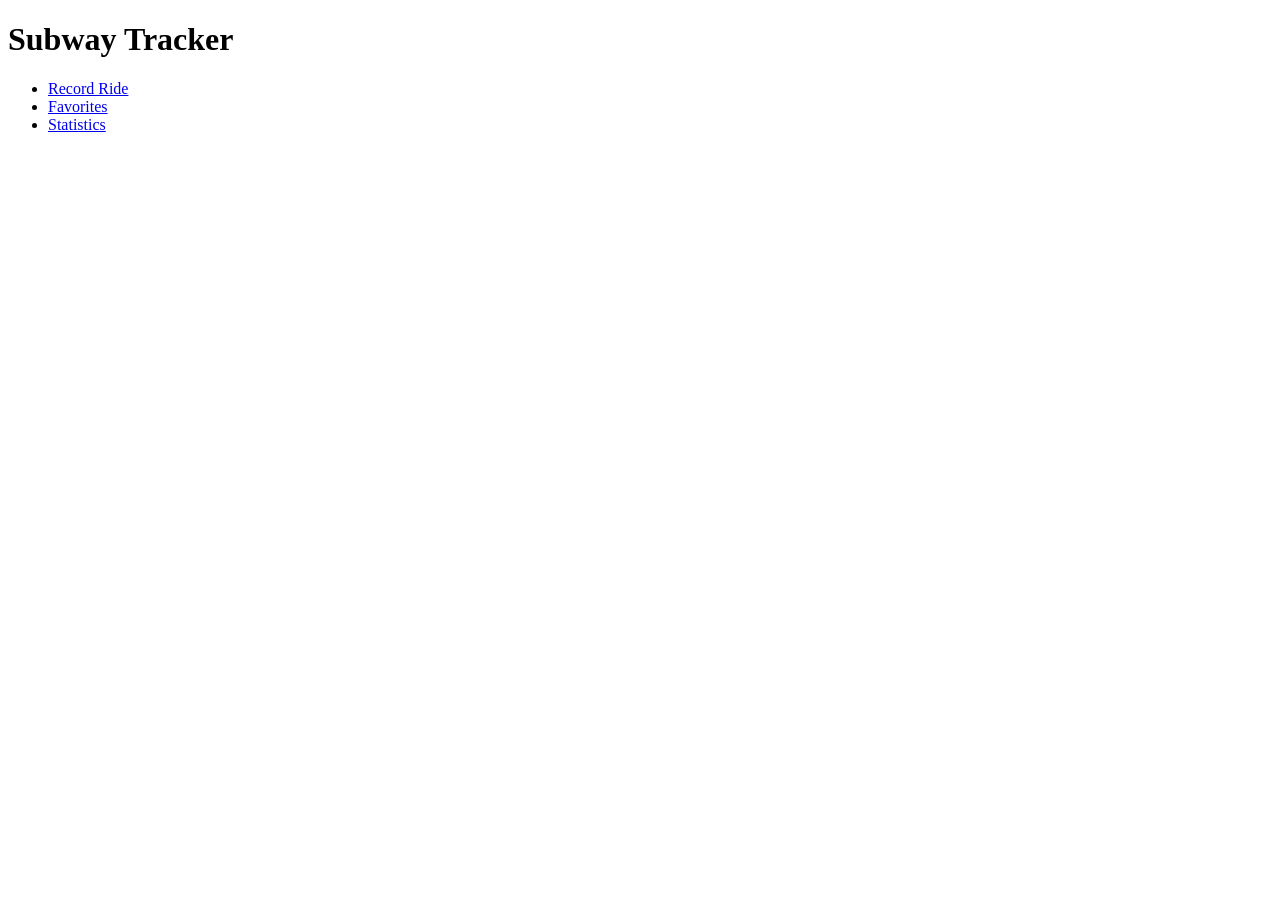
==== index.html @ 9e36af55 "remove unneeded parts of site" ====
<!doctype html>
<html lang="en">
<head>
  <meta charset="utf-8">
  <meta http-equiv="refresh" content="0;url=/subway/">
  <title>Redirecting…</title>
</head>
<body>
  <script>window.location.replace("/subway/");</script>
  <a href="/subway/">Continue to Subway Tracker</a>
</body>
</html>
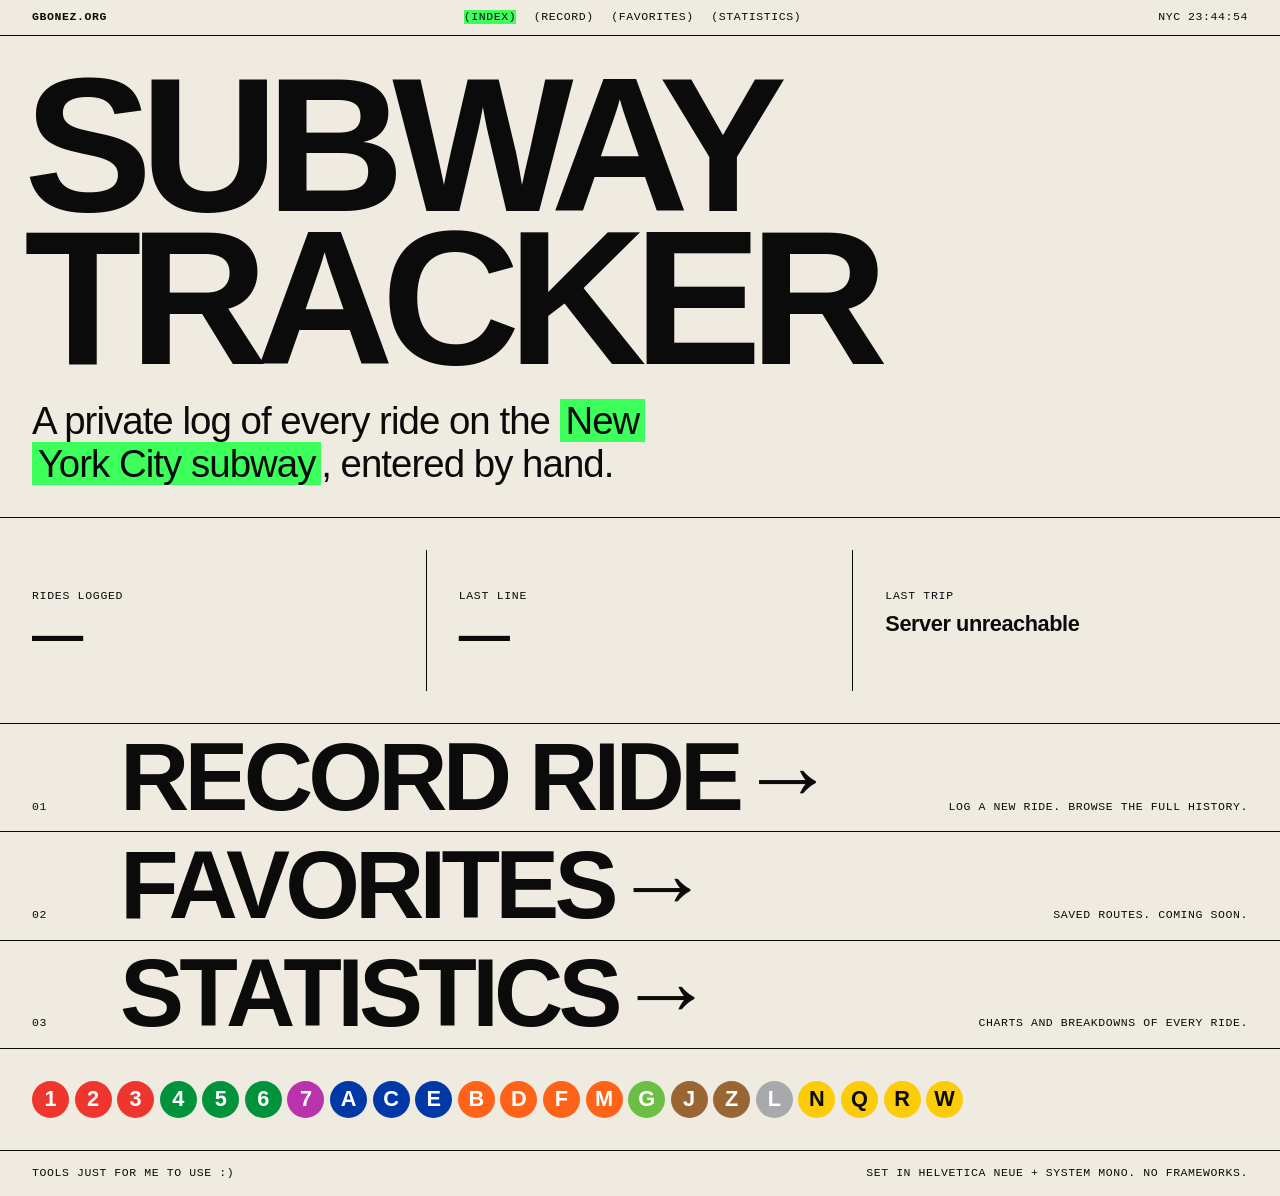
==== commit 7763e401: "subway site redesign" ====
--- a/index.html
+++ b/index.html
@@ -1,12 +1,22 @@
 <!doctype html>
 <html lang="en">
+
 <head>
   <meta charset="utf-8">
+  <meta name="viewport" content="width=device-width, initial-scale=1">
   <meta http-equiv="refresh" content="0;url=/subway/">
   <title>Redirecting…</title>
+  <link rel="icon" type="image/x-icon" href="forrest.ico">
+  <link rel="stylesheet" href="assets/site.css">
 </head>
+
 <body>
   <script>window.location.replace("/subway/");</script>
-  <a href="/subway/">Continue to Subway Tracker</a>
+  <main class="page">
+    <section class="sect">
+      <p class="label">Redirecting to <a href="/subway/">/subway/</a></p>
+    </section>
+  </main>
 </body>
-</html>+
+</html>
--- a/assets/site.css
+++ b/assets/site.css
@@ -0,0 +1,1012 @@
+/*
+  gbonez.org — shared styles
+
+  Principles, each lifted from the Are.na boards this was designed from:
+  - raw HTML honesty: hairline rules, square corners, underlined links, no shadows
+  - one oversized grotesk for headlines, one mono for everything that is a label
+  - flat colour fields that invert on hover; a highlighter for emphasis
+  - ledger tables; dark panels for data
+  - the only decoration is the MTA line bullet
+*/
+
+:root {
+  --paper: #efebe0;
+  --white: #fbfaf6;
+  --ink: #0b0b0b;
+  --ink-2: #5b584f;
+  --rule-soft: #c8c2b0;
+  --blue: #1f2bff;
+  --green: #3dff5c;
+  --pink: #ffb8f2;
+  --red: #e5001c;
+
+  --sans: "Helvetica Neue", Helvetica, Arial, sans-serif;
+  --mono: ui-monospace, "SF Mono", "JetBrains Mono", Menlo, Consolas, monospace;
+  --gutter: clamp(1rem, 2.5vw, 2rem);
+}
+
+* {
+  box-sizing: border-box;
+  margin: 0;
+  padding: 0;
+}
+
+html {
+  background: var(--paper);
+  color: var(--ink);
+  -webkit-text-size-adjust: 100%;
+}
+
+body {
+  font-family: var(--sans);
+  font-size: 1rem;
+  line-height: 1.45;
+  min-height: 100vh;
+  display: flex;
+  flex-direction: column;
+}
+
+::selection {
+  background: var(--green);
+  color: var(--ink);
+}
+
+a {
+  color: inherit;
+  text-decoration: underline;
+  text-decoration-thickness: 1px;
+  text-underline-offset: 0.18em;
+}
+
+a:hover {
+  background: var(--blue);
+  color: var(--paper);
+  text-decoration: none;
+}
+
+:focus-visible {
+  outline: 3px solid var(--blue);
+  outline-offset: 2px;
+}
+
+.hidden {
+  display: none !important;
+}
+
+.pad {
+  padding-inline: var(--gutter);
+}
+
+/* ───────── type ───────── */
+
+h1,
+h2,
+h3 {
+  font-weight: 700;
+  line-height: 1;
+  letter-spacing: -0.03em;
+}
+
+h2 {
+  font-size: clamp(1.5rem, 3vw, 2.25rem);
+  text-transform: uppercase;
+}
+
+h3 {
+  font-size: 1.1rem;
+}
+
+p + p {
+  margin-top: 0.75em;
+}
+
+.display {
+  font-family: var(--sans);
+  font-weight: 700;
+  font-size: clamp(3.25rem, 15vw, 15rem);
+  line-height: 0.8;
+  letter-spacing: -0.065em;
+  text-transform: uppercase;
+  margin-left: -0.04em;
+  overflow-wrap: anywhere;
+}
+
+.display--md {
+  font-size: clamp(2.75rem, 11vw, 9rem);
+}
+
+.label {
+  font: 500 0.72rem/1.3 var(--mono);
+  text-transform: uppercase;
+  letter-spacing: 0.06em;
+}
+
+.muted {
+  color: var(--ink-2);
+}
+
+.lede {
+  font-weight: 500;
+  font-size: clamp(1.35rem, 3vw, 2.4rem);
+  line-height: 1.12;
+  letter-spacing: -0.025em;
+  max-width: 32ch;
+}
+
+.hl {
+  background: var(--green);
+  padding: 0 0.15em;
+  -webkit-box-decoration-break: clone;
+  box-decoration-break: clone;
+}
+
+.hl--pink {
+  background: var(--pink);
+}
+
+/* ───────── frame ───────── */
+
+.top {
+  display: grid;
+  grid-template-columns: auto 1fr auto;
+  align-items: center;
+  gap: 0.5rem var(--gutter);
+  padding: 0.65rem var(--gutter);
+  border-bottom: 1px solid var(--ink);
+  font: 500 0.72rem/1.2 var(--mono);
+  text-transform: uppercase;
+  letter-spacing: 0.05em;
+}
+
+.top a {
+  text-decoration: none;
+}
+
+.top-id {
+  font-weight: 700;
+}
+
+.nav {
+  display: flex;
+  flex-wrap: wrap;
+  gap: 0.25rem 1.1rem;
+  justify-content: center;
+}
+
+.nav a::before {
+  content: "(";
+}
+
+.nav a::after {
+  content: ")";
+}
+
+.nav a[aria-current="page"] {
+  background: var(--green);
+  color: var(--ink);
+}
+
+.nav a:hover {
+  background: var(--blue);
+  color: var(--paper);
+}
+
+.clock {
+  font-variant-numeric: tabular-nums;
+  white-space: nowrap;
+}
+
+.page {
+  flex: 1;
+}
+
+.sect {
+  padding: var(--gutter);
+  border-top: 1px solid var(--ink);
+}
+
+.sect:first-child {
+  border-top: 0;
+}
+
+.sect--flush {
+  padding-inline: 0;
+}
+
+.sect-head {
+  display: flex;
+  justify-content: space-between;
+  align-items: baseline;
+  gap: 1rem;
+  margin-bottom: 1.25rem;
+}
+
+.sect--flush > .sect-head {
+  padding-inline: var(--gutter);
+}
+
+.foot {
+  display: flex;
+  flex-wrap: wrap;
+  justify-content: space-between;
+  gap: 0.5rem 2rem;
+  padding: 0.9rem var(--gutter);
+  border-top: 1px solid var(--ink);
+  font: 500 0.72rem/1.4 var(--mono);
+  text-transform: uppercase;
+  letter-spacing: 0.05em;
+}
+
+/* ───────── MTA bullet — the only ornament ───────── */
+
+.bullet {
+  display: inline-flex;
+  align-items: center;
+  justify-content: center;
+  width: 1.7em;
+  height: 1.7em;
+  border-radius: 50%;
+  font: 700 0.85em/1 var(--sans);
+  letter-spacing: 0;
+  text-transform: none;
+  vertical-align: middle;
+  flex-shrink: 0;
+}
+
+.bullet[data-len="2"] {
+  font-size: 0.7em;
+}
+
+.bullet[data-len="3"] {
+  font-size: 0.56em;
+}
+
+.bullet--lg {
+  font-size: clamp(1.5rem, 4.2vw, 3.4rem);
+}
+
+/* ───────── index list (home) ───────── */
+
+.index {
+  list-style: none;
+  border-top: 1px solid var(--ink);
+}
+
+.index li {
+  border-bottom: 1px solid var(--ink);
+}
+
+.index li:last-child {
+  border-bottom: 0;
+}
+
+.index a {
+  display: grid;
+  grid-template-columns: 3.5rem 1fr minmax(0, 20rem);
+  align-items: baseline;
+  gap: var(--gutter);
+  padding: 0.4rem var(--gutter) 0.6rem;
+  text-decoration: none;
+}
+
+.index .n {
+  font: 500 0.72rem/1 var(--mono);
+  letter-spacing: 0.06em;
+}
+
+.index .t {
+  font-weight: 700;
+  font-size: clamp(2.2rem, 7.5vw, 6.5rem);
+  line-height: 0.95;
+  letter-spacing: -0.05em;
+  text-transform: uppercase;
+  white-space: nowrap;
+}
+
+.index .t i {
+  font-style: normal;
+  display: inline-block;
+  transition: transform 0.15s ease;
+}
+
+.index a:hover .t i {
+  transform: translateX(0.12em);
+}
+
+.index .d {
+  font: 500 0.72rem/1.35 var(--mono);
+  text-transform: uppercase;
+  letter-spacing: 0.05em;
+  text-align: right;
+}
+
+.readout {
+  display: grid;
+  grid-template-columns: repeat(auto-fit, minmax(12rem, 1fr));
+}
+
+.readout > div {
+  padding: var(--gutter);
+  border-right: 1px solid var(--ink);
+}
+
+.readout > div:last-child {
+  border-right: 0;
+}
+
+.readout .label {
+  white-space: nowrap;
+}
+
+.readout .v {
+  display: block;
+  font-weight: 700;
+  font-size: clamp(1.6rem, 4vw, 3.2rem);
+  line-height: 0.95;
+  letter-spacing: -0.04em;
+  margin-top: 0.35rem;
+  font-variant-numeric: tabular-nums;
+}
+
+.readout .v .bullet {
+  font-size: 0.7em;
+}
+
+.readout .v--sm {
+  font-size: clamp(1rem, 1.7vw, 1.5rem);
+  line-height: 1.15;
+  letter-spacing: -0.02em;
+}
+
+.strip {
+  display: flex;
+  flex-wrap: wrap;
+  gap: 0.35rem;
+  font-size: clamp(1rem, 2.4vw, 1.6rem);
+}
+
+/* ───────── forms ───────── */
+
+label,
+.field-label {
+  display: block;
+  font: 500 0.72rem/1.3 var(--mono);
+  text-transform: uppercase;
+  letter-spacing: 0.06em;
+  margin-bottom: 0.35rem;
+}
+
+select,
+input[type="date"],
+input[type="url"],
+input[type="text"] {
+  font: 400 0.95rem/1.2 var(--mono);
+  color: var(--ink);
+  background-color: var(--white);
+  border: 1px solid var(--ink);
+  border-radius: 0;
+  padding: 0.7rem 0.75rem;
+  width: 100%;
+}
+
+select {
+  -webkit-appearance: none;
+  appearance: none;
+  padding-right: 2.25rem;
+  background-image: url("data:image/svg+xml,%3Csvg xmlns='http://www.w3.org/2000/svg' width='12' height='8' viewBox='0 0 12 8'%3E%3Cpath d='M0 0h12L6 8z' fill='%230b0b0b'/%3E%3C/svg%3E");
+  background-repeat: no-repeat;
+  background-position: right 0.8rem center;
+  cursor: pointer;
+}
+
+select:hover,
+input:hover {
+  background-color: var(--pink);
+}
+
+input[type="checkbox"] {
+  -webkit-appearance: none;
+  appearance: none;
+  display: inline-grid;
+  place-content: center;
+  width: 1.4rem;
+  height: 1.4rem;
+  margin-right: 0.65rem;
+  vertical-align: -0.35em;
+  border: 1px solid var(--ink);
+  background: var(--white);
+  cursor: pointer;
+}
+
+input[type="checkbox"]:checked {
+  background: var(--green);
+}
+
+input[type="checkbox"]:checked::after {
+  content: "×";
+  font: 700 1.2rem/1 var(--mono);
+}
+
+.check {
+  display: flex;
+  align-items: flex-start;
+  text-transform: none;
+  font: 500 0.9rem/1.35 var(--mono);
+  letter-spacing: 0;
+  cursor: pointer;
+}
+
+.check input {
+  flex-shrink: 0;
+  margin-top: 0.05rem;
+}
+
+button {
+  font: 500 0.78rem/1 var(--mono);
+  text-transform: uppercase;
+  letter-spacing: 0.06em;
+  color: var(--paper);
+  background: var(--ink);
+  border: 1px solid var(--ink);
+  border-radius: 0;
+  padding: 0.85rem 1.1rem;
+  cursor: pointer;
+}
+
+button:hover:not(:disabled) {
+  background: var(--blue);
+  border-color: var(--blue);
+}
+
+button:disabled {
+  opacity: 0.35;
+  cursor: not-allowed;
+}
+
+button.primary {
+  background: var(--green);
+  color: var(--ink);
+}
+
+button.primary:hover:not(:disabled) {
+  background: var(--ink);
+  border-color: var(--ink);
+  color: var(--paper);
+}
+
+button.ghost {
+  background: transparent;
+  color: var(--ink);
+}
+
+button.ghost:hover:not(:disabled) {
+  background: var(--ink);
+  border-color: var(--ink);
+  color: var(--paper);
+}
+
+button.danger {
+  background: var(--red);
+  border-color: var(--red);
+  color: #fff;
+}
+
+button.danger:hover:not(:disabled) {
+  background: var(--ink);
+  border-color: var(--ink);
+}
+
+button.link {
+  background: none;
+  border: 0;
+  padding: 0;
+  color: inherit;
+  letter-spacing: 0.06em;
+  text-decoration: underline;
+  text-underline-offset: 0.18em;
+}
+
+button.link:hover:not(:disabled) {
+  background: var(--red);
+  color: #fff;
+  text-decoration: none;
+}
+
+.form-grid {
+  display: grid;
+  grid-template-columns: repeat(auto-fit, minmax(14rem, 1fr));
+  gap: 1.25rem var(--gutter);
+  align-items: end;
+}
+
+.form-grid .wide {
+  grid-column: 1 / -1;
+}
+
+.stop-row {
+  display: grid;
+  grid-template-columns: 1fr auto;
+  gap: 0.5rem;
+  align-items: end;
+}
+
+.swap-btn {
+  display: inline-flex;
+  align-items: center;
+  justify-content: center;
+  padding: 0.7rem 0.75rem;
+  background: var(--white);
+  color: var(--ink);
+}
+
+.swap-btn:hover:not(:disabled) {
+  background: var(--ink);
+  border-color: var(--ink);
+  color: var(--paper);
+}
+
+.actions {
+  display: flex;
+  flex-wrap: wrap;
+  gap: 0.5rem;
+  align-items: end;
+}
+
+.actions > div {
+  min-width: 8rem;
+}
+
+.msg,
+.message {
+  font: 500 0.8rem/1.4 var(--mono);
+  padding: 0.65rem 0.85rem;
+  border: 1px solid var(--ink);
+  background: var(--white);
+  margin: 1rem 0;
+}
+
+.msg:empty,
+.message:empty {
+  display: none;
+}
+
+.msg.success,
+.message.success {
+  background: var(--green);
+}
+
+.msg.warning,
+.message.warning {
+  background: var(--pink);
+}
+
+.msg.error,
+.message.error {
+  background: var(--red);
+  border-color: var(--red);
+  color: #fff;
+}
+
+.status {
+  font: 500 0.72rem/1.3 var(--mono);
+  text-transform: uppercase;
+  letter-spacing: 0.06em;
+}
+
+/* ───────── ledger table ───────── */
+
+.table-wrap {
+  overflow-x: auto;
+  border-top: 1px solid var(--ink);
+  border-bottom: 1px solid var(--ink);
+}
+
+table {
+  width: 100%;
+  border-collapse: collapse;
+  font: 400 0.85rem/1.3 var(--mono);
+}
+
+th {
+  text-align: left;
+  font-weight: 500;
+  font-size: 0.7rem;
+  text-transform: uppercase;
+  letter-spacing: 0.06em;
+  padding: 0.65rem 0.75rem;
+  border-bottom: 1px solid var(--ink);
+  white-space: nowrap;
+  user-select: none;
+}
+
+th[data-sortable] {
+  cursor: pointer;
+}
+
+th[data-sortable]:hover {
+  background: var(--blue);
+  color: var(--paper);
+}
+
+td {
+  padding: 0.55rem 0.75rem;
+  border-bottom: 1px solid var(--rule-soft);
+  vertical-align: middle;
+}
+
+tbody tr:last-child td {
+  border-bottom: 0;
+}
+
+tbody tr:hover {
+  background: var(--pink);
+}
+
+th:first-child,
+td:first-child {
+  padding-left: var(--gutter);
+  font-variant-numeric: tabular-nums;
+}
+
+th:last-child,
+td:last-child {
+  padding-right: var(--gutter);
+}
+
+.pagination-wrapper {
+  display: flex;
+  flex-wrap: wrap;
+  align-items: center;
+  gap: 0.5rem 1rem;
+  font: 500 0.72rem/1 var(--mono);
+  text-transform: uppercase;
+  letter-spacing: 0.06em;
+}
+
+/* ───────── stats ───────── */
+
+.filters {
+  display: flex;
+  flex-wrap: wrap;
+  gap: 0.5rem;
+}
+
+.filter-button {
+  background: transparent;
+  color: var(--ink);
+}
+
+.filter-button:hover:not(:disabled) {
+  background: var(--blue);
+  border-color: var(--blue);
+  color: var(--paper);
+}
+
+.filter-button.active {
+  background: var(--green);
+  border-color: var(--ink);
+  color: var(--ink);
+}
+
+.range {
+  display: flex;
+  flex-wrap: wrap;
+  gap: 1rem;
+  align-items: end;
+  margin-top: 1.25rem;
+}
+
+.range > div {
+  min-width: 11rem;
+}
+
+.range .actions {
+  min-width: 0;
+}
+
+.summary-stats {
+  display: grid;
+  grid-template-columns: repeat(auto-fit, minmax(11rem, 1fr));
+  border-top: 1px solid var(--ink);
+  border-left: 1px solid var(--ink);
+}
+
+.summary-card {
+  padding: 1rem;
+  border-right: 1px solid var(--ink);
+  border-bottom: 1px solid var(--ink);
+  display: flex;
+  flex-direction: column-reverse;
+  justify-content: space-between;
+  gap: 1.25rem;
+  min-height: 9rem;
+}
+
+.summary-card:first-child {
+  background: var(--blue);
+  color: var(--paper);
+}
+
+.summary-value {
+  font-weight: 700;
+  font-size: clamp(2.25rem, 5vw, 4.5rem);
+  line-height: 0.9;
+  letter-spacing: -0.05em;
+  font-variant-numeric: tabular-nums;
+  overflow-wrap: break-word;
+  min-width: 0;
+}
+
+.summary-label {
+  font: 500 0.72rem/1.3 var(--mono);
+  text-transform: uppercase;
+  letter-spacing: 0.06em;
+}
+
+.stats-grid {
+  display: grid;
+  grid-template-columns: repeat(auto-fit, minmax(min(100%, 34rem), 1fr));
+  border-top: 1px solid var(--ink);
+  border-left: 1px solid var(--ink);
+}
+
+.chart-container {
+  background: var(--ink);
+  color: #e0e0e0;
+  padding: 1rem;
+  border-right: 1px solid var(--ink);
+  border-bottom: 1px solid var(--ink);
+  min-width: 0;
+}
+
+.chart-title {
+  font: 500 0.72rem/1.3 var(--mono);
+  text-transform: uppercase;
+  letter-spacing: 0.06em;
+  color: var(--green);
+  margin-bottom: 1rem;
+}
+
+.chart-title::before {
+  content: "+ ";
+}
+
+.chart-wrapper {
+  position: relative;
+  height: 400px;
+}
+
+.chart-wrapper .loading,
+.chart-wrapper .error,
+.chart-wrapper .no-data {
+  display: flex;
+  flex-direction: column;
+  align-items: center;
+  justify-content: center;
+  height: 100%;
+  margin: 0;
+  text-align: center;
+  font: 500 0.8rem/1.4 var(--mono);
+  text-transform: uppercase;
+  letter-spacing: 0.05em;
+  color: #9a9a9a;
+}
+
+.chart-wrapper .error {
+  color: var(--pink);
+}
+
+/* ───────── import route ───────── */
+
+.info-box {
+  border: 1px solid var(--ink);
+  background: var(--white);
+  padding: 1rem 1.25rem;
+  margin: 1.25rem 0;
+  max-width: 60rem;
+}
+
+.info-box h3 {
+  font: 500 0.72rem/1.3 var(--mono);
+  text-transform: uppercase;
+  letter-spacing: 0.06em;
+  margin-bottom: 0.5rem;
+}
+
+.info-box ol {
+  margin: 0.5rem 0 0.75rem 1.4rem;
+  font: 400 0.85rem/1.6 var(--mono);
+}
+
+.info-box .small {
+  font: 400 0.78rem/1.6 var(--mono);
+  color: var(--ink-2);
+}
+
+.ride-item {
+  position: relative;
+  border: 1px solid var(--ink);
+  background: var(--white);
+  padding: 1rem 1.25rem 1.1rem;
+  margin: 1rem 0;
+}
+
+.ride-item.transfer {
+  border-left: 0.6rem solid var(--pink);
+}
+
+.ride-item.editing {
+  background: var(--green);
+}
+
+.ride-item h3 {
+  margin-bottom: 0.75rem;
+}
+
+.ride-counter {
+  position: absolute;
+  top: -0.8rem;
+  right: 1rem;
+  display: flex;
+  align-items: center;
+  justify-content: center;
+  min-width: 1.6rem;
+  height: 1.6rem;
+  background: var(--ink);
+  color: var(--paper);
+  font: 500 0.75rem/1 var(--mono);
+}
+
+.ride-details,
+.inline-edit {
+  display: grid;
+  grid-template-columns: repeat(auto-fit, minmax(10rem, 1fr));
+  gap: 0.6rem 1rem;
+}
+
+.ride-detail {
+  font: 400 0.85rem/1.35 var(--mono);
+}
+
+.ride-detail strong {
+  display: block;
+  font-weight: 500;
+  font-size: 0.7rem;
+  text-transform: uppercase;
+  letter-spacing: 0.06em;
+  color: var(--ink-2);
+}
+
+.ride-controls {
+  display: flex;
+  flex-wrap: wrap;
+  gap: 0.4rem;
+  margin-top: 1rem;
+}
+
+.ride-controls button {
+  padding: 0.55rem 0.7rem;
+  font-size: 0.7rem;
+}
+
+.ride-controls .edit-button,
+.ride-controls .add-button,
+.ride-controls .cancel-button {
+  background: transparent;
+  color: var(--ink);
+}
+
+.ride-controls .edit-button:hover:not(:disabled),
+.ride-controls .add-button:hover:not(:disabled),
+.ride-controls .cancel-button:hover:not(:disabled) {
+  background: var(--ink);
+  border-color: var(--ink);
+  color: var(--paper);
+}
+
+.ride-controls .save-button {
+  background: var(--ink);
+  color: var(--paper);
+}
+
+.ride-controls .delete-button {
+  background: var(--red);
+  border-color: var(--red);
+  color: #fff;
+}
+
+.ride-controls .delete-button:hover:not(:disabled) {
+  background: var(--ink);
+  border-color: var(--ink);
+}
+
+/* ───────── empty states / errors ───────── */
+
+.empty {
+  border: 1px dashed var(--ink);
+  padding: clamp(2rem, 8vw, 6rem) var(--gutter);
+  font: 500 0.85rem/1.7 var(--mono);
+  text-transform: uppercase;
+  letter-spacing: 0.05em;
+}
+
+.empty .cursor::after {
+  content: "_";
+  animation: blink 1.1s steps(1) infinite;
+}
+
+@keyframes blink {
+  50% {
+    opacity: 0;
+  }
+}
+
+@media (prefers-reduced-motion: reduce) {
+  .empty .cursor::after {
+    animation: none;
+  }
+
+  .index .t i {
+    transition: none;
+  }
+}
+
+/* ───────── small screens ───────── */
+
+@media (min-width: 900px) {
+  .summary-stats {
+    grid-template-columns: repeat(3, 1fr);
+  }
+}
+
+@media (max-width: 720px) {
+  .top {
+    grid-template-columns: 1fr auto;
+  }
+
+  .nav {
+    grid-column: 1 / -1;
+    grid-row: 2;
+    justify-content: flex-start;
+  }
+
+  .index a {
+    grid-template-columns: 2.25rem 1fr;
+  }
+
+  .index .d {
+    grid-column: 2;
+    text-align: left;
+  }
+
+  .readout > div {
+    border-right: 0;
+    border-bottom: 1px solid var(--ink);
+  }
+
+  .readout > div:last-child {
+    border-bottom: 0;
+  }
+
+  .summary-stats {
+    grid-template-columns: repeat(2, 1fr);
+  }
+
+  .summary-card {
+    padding: 0.75rem;
+    min-height: 7rem;
+  }
+
+  .summary-value {
+    font-size: 1.6rem;
+  }
+
+  .chart-wrapper {
+    height: 320px;
+  }
+
+  .actions button,
+  .range .actions button {
+    min-height: 44px;
+  }
+}
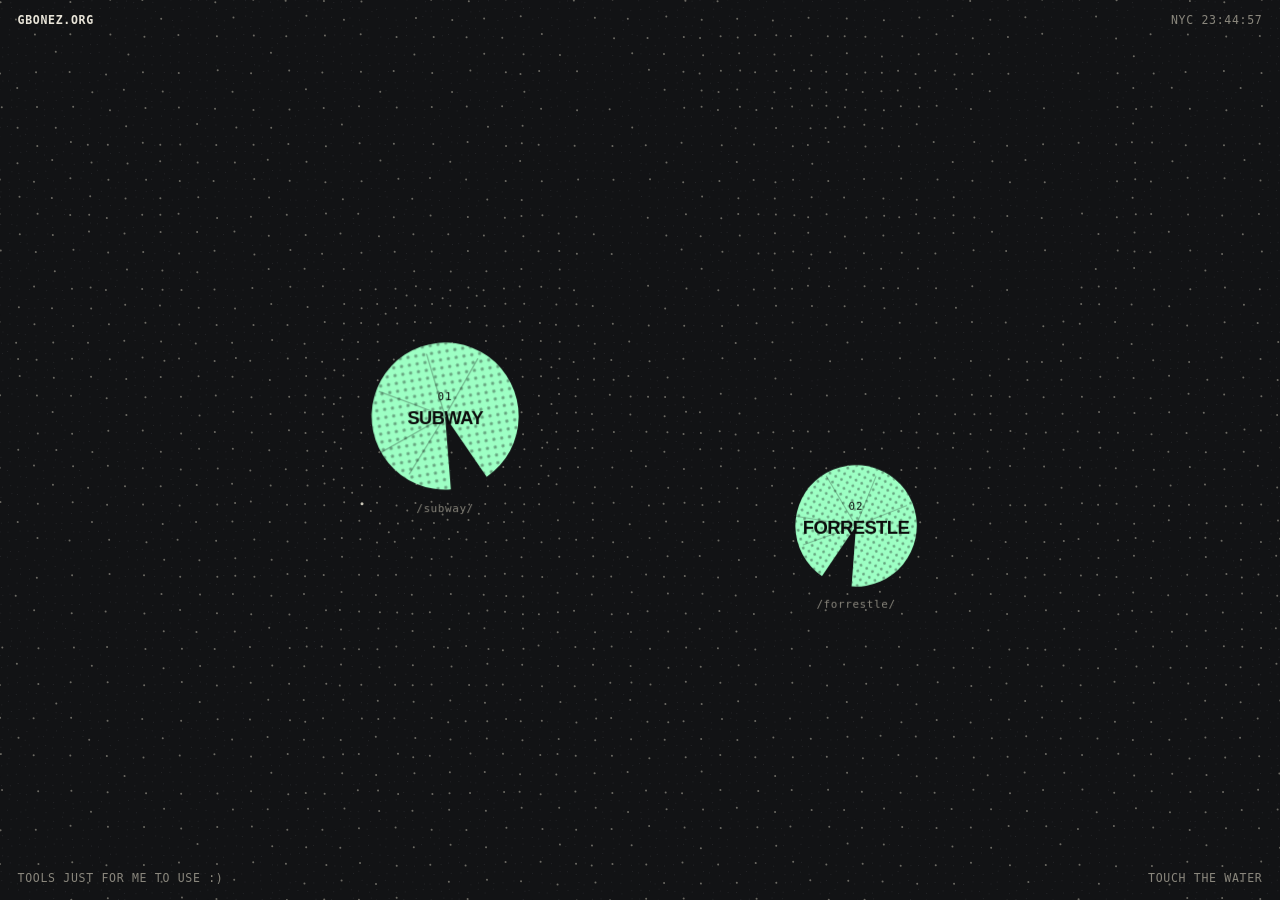
==== commit f76c132e: "site redesigns" ====
--- a/index.html
+++ b/index.html
@@ -3,20 +3,71 @@
 
 <head>
   <meta charset="utf-8">
-  <meta name="viewport" content="width=device-width, initial-scale=1">
-  <meta http-equiv="refresh" content="0;url=/subway/">
-  <title>Redirecting…</title>
+  <meta name="viewport" content="width=device-width, initial-scale=1, viewport-fit=cover">
+  <meta name="color-scheme" content="dark">
+  <meta name="theme-color" content="#121315">
+  <meta name="description" content="Tools just for me to use :)">
+  <title>gbonez.org</title>
   <link rel="icon" type="image/x-icon" href="forrest.ico">
-  <link rel="stylesheet" href="assets/site.css">
+  <link rel="stylesheet" href="assets/pond.css">
 </head>
 
 <body>
-  <script>window.location.replace("/subway/");</script>
-  <main class="page">
-    <section class="sect">
-      <p class="label">Redirecting to <a href="/subway/">/subway/</a></p>
-    </section>
+
+  <canvas id="pond" aria-hidden="true"></canvas>
+
+  <!-- Shared dither texture for the lilypads. -->
+  <svg width="0" height="0" style="position:absolute" aria-hidden="true" focusable="false">
+    <defs>
+      <pattern id="pad-dots" width="7" height="7" patternUnits="userSpaceOnUse" patternTransform="rotate(45)">
+        <circle cx="1.75" cy="1.75" r="1.05" fill="#0b0b0b" fill-opacity=".38" />
+        <circle cx="5.25" cy="5.25" r="1.05" fill="#0b0b0b" fill-opacity=".38" />
+      </pattern>
+    </defs>
+  </svg>
+
+  <header class="hud">
+    <span class="hud-id">gbonez.org</span>
+    <span data-clock>NYC --:--:--</span>
+  </header>
+
+  <main class="water">
+
+    <a class="pad pad--subway" href="/subway/" aria-label="Subway — a personal ride tracker">
+      <svg class="pad-leaf" viewBox="0 0 100 100" aria-hidden="true" focusable="false">
+        <path class="fill" d="M50 50 L91.7 30.6 A46 46 0 1 0 95.8 54 Z" />
+        <path d="M50 50 L91.7 30.6 A46 46 0 1 0 95.8 54 Z" fill="url(#pad-dots)" />
+        <path class="vein" d="M50 50 L18 24 M50 50 L10 55 M50 50 L28 88 M50 50 L66 94 M50 50 L82 78" />
+      </svg>
+      <span class="pad-label">
+        <span class="pad-num">01</span>
+        <span class="pad-name">Subway</span>
+      </span>
+      <span class="pad-path">/subway/</span>
+    </a>
+
+    <a class="pad pad--forrestle" href="/forrestle/" aria-label="Forrestle — a word game">
+      <svg class="pad-leaf" viewBox="0 0 100 100" aria-hidden="true" focusable="false">
+        <path class="fill" d="M50 50 L91.7 30.6 A46 46 0 1 0 95.8 54 Z" />
+        <path d="M50 50 L91.7 30.6 A46 46 0 1 0 95.8 54 Z" fill="url(#pad-dots)" />
+        <path class="vein" d="M50 50 L18 24 M50 50 L10 55 M50 50 L28 88 M50 50 L66 94 M50 50 L82 78" />
+      </svg>
+      <span class="pad-label">
+        <span class="pad-num">02</span>
+        <span class="pad-name">Forrestle</span>
+      </span>
+      <span class="pad-path">/forrestle/</span>
+    </a>
+
   </main>
+
+  <footer class="hud hud--bottom">
+    <span>Tools just for me to use :)</span>
+    <span class="hud-hint">Touch the water</span>
+  </footer>
+
+  <script src="assets/site.js"></script>
+  <script src="assets/pond.js"></script>
 </body>
 
 </html>
--- a/assets/pond.css
+++ b/assets/pond.css
@@ -0,0 +1,227 @@
+/*
+  gbonez.org home — the pond.
+  A dark field of stippled dots; the pointer ripples it, and the links float on it.
+  Palette and type follow byotone.com's grain + mint, with the site's mono labels.
+*/
+
+:root {
+  --bg: #121315;
+  --bone: #e8e4d8;
+  --dim: #8a877d;
+  --mint: #9dffc4;
+  --pink: #ffb8f2;
+  --sans: "Helvetica Neue", Helvetica, Arial, sans-serif;
+  --mono: ui-monospace, "SF Mono", "JetBrains Mono", Menlo, Consolas, monospace;
+}
+
+* {
+  box-sizing: border-box;
+  margin: 0;
+  padding: 0;
+}
+
+html,
+body {
+  height: 100%;
+  background: var(--bg);
+  color: var(--bone);
+  overflow: hidden;
+  overscroll-behavior: none;
+  touch-action: none;
+  -webkit-tap-highlight-color: transparent;
+  -webkit-user-select: none;
+  user-select: none;
+}
+
+body {
+  font-family: var(--sans);
+}
+
+#pond {
+  position: fixed;
+  inset: 0;
+  width: 100%;
+  height: 100%;
+  display: block;
+}
+
+/* ───────── corner readouts ───────── */
+
+.hud {
+  position: fixed;
+  top: 0;
+  left: 0;
+  right: 0;
+  z-index: 2;
+  display: flex;
+  justify-content: space-between;
+  gap: 1rem;
+  padding: max(0.9rem, env(safe-area-inset-top)) max(1.1rem, env(safe-area-inset-right)) 0.9rem max(1.1rem, env(safe-area-inset-left));
+  font: 500 0.72rem/1.2 var(--mono);
+  text-transform: uppercase;
+  letter-spacing: 0.06em;
+  color: var(--dim);
+  pointer-events: none;
+}
+
+.hud--bottom {
+  top: auto;
+  bottom: 0;
+  padding-bottom: max(0.9rem, env(safe-area-inset-bottom));
+}
+
+.hud-id {
+  color: var(--bone);
+  font-weight: 700;
+}
+
+[data-clock] {
+  font-variant-numeric: tabular-nums;
+  white-space: nowrap;
+}
+
+/* ───────── lilypads ───────── */
+
+.water {
+  position: fixed;
+  inset: 0;
+  z-index: 1;
+  pointer-events: none;
+}
+
+.pad {
+  --s: 10rem;
+  --notch: 18deg;
+  --rot: 0deg;
+
+  position: absolute;
+  left: var(--x);
+  top: var(--y);
+  width: var(--s);
+  height: var(--s);
+  margin: calc(var(--s) / -2) 0 0 calc(var(--s) / -2);
+  border-radius: 50%;
+  display: grid;
+  place-items: center;
+  color: #0b0b0b;
+  text-decoration: none;
+  pointer-events: auto;
+  will-change: transform;
+}
+
+.pad--subway {
+  --x: 34%;
+  --y: 46%;
+  --notch: 78deg;
+}
+
+.pad--forrestle {
+  --x: 67%;
+  --y: 59%;
+  --s: 8.25rem;
+  --notch: 118deg;
+}
+
+.pad-leaf {
+  position: absolute;
+  inset: 0;
+  width: 100%;
+  height: 100%;
+  overflow: visible;
+  transform: rotate(calc(var(--notch) + var(--rot)));
+}
+
+.pad-leaf .fill {
+  fill: var(--mint);
+  transition: fill 0.15s ease;
+}
+
+.pad-leaf .vein {
+  fill: none;
+  stroke: #0b0b0b;
+  stroke-opacity: 0.28;
+  stroke-width: 0.8;
+  stroke-linecap: round;
+}
+
+.pad:hover .fill,
+.pad:focus-visible .fill {
+  fill: var(--bone);
+}
+
+.pad:focus-visible {
+  outline: 2px dashed var(--mint);
+  outline-offset: 8px;
+}
+
+.pad-label {
+  position: relative;
+  display: flex;
+  flex-direction: column;
+  align-items: center;
+  gap: 0.4rem;
+  text-align: center;
+  /* sits above the notch, which opens toward the bottom of the leaf */
+  transform: translateY(-17%);
+}
+
+.pad-num {
+  font: 500 0.68rem/1 var(--mono);
+  letter-spacing: 0.08em;
+}
+
+.pad-name {
+  font-weight: 700;
+  font-size: 1.15rem;
+  line-height: 1;
+  letter-spacing: -0.03em;
+  text-transform: uppercase;
+}
+
+.pad-path {
+  position: absolute;
+  top: calc(100% + 0.5rem);
+  left: 50%;
+  transform: translateX(-50%);
+  font: 500 0.68rem/1 var(--mono);
+  letter-spacing: 0.06em;
+  color: var(--dim);
+  white-space: nowrap;
+  transition: color 0.15s ease;
+}
+
+.pad:hover .pad-path,
+.pad:focus-visible .pad-path {
+  color: var(--bone);
+}
+
+/* Tall, narrow screens: stack the pads so they never overlap. */
+@media (max-aspect-ratio: 4/5) {
+  .pad--subway {
+    --x: 42%;
+    --y: 36%;
+  }
+
+  .pad--forrestle {
+    --x: 62%;
+    --y: 64%;
+  }
+}
+
+@media (max-width: 480px) {
+  .pad {
+    --s: 8.5rem;
+  }
+
+  .pad--forrestle {
+    --s: 7.5rem;
+  }
+
+  .pad-name {
+    font-size: 0.98rem;
+  }
+
+  .hud-hint {
+    text-align: right;
+  }
+}
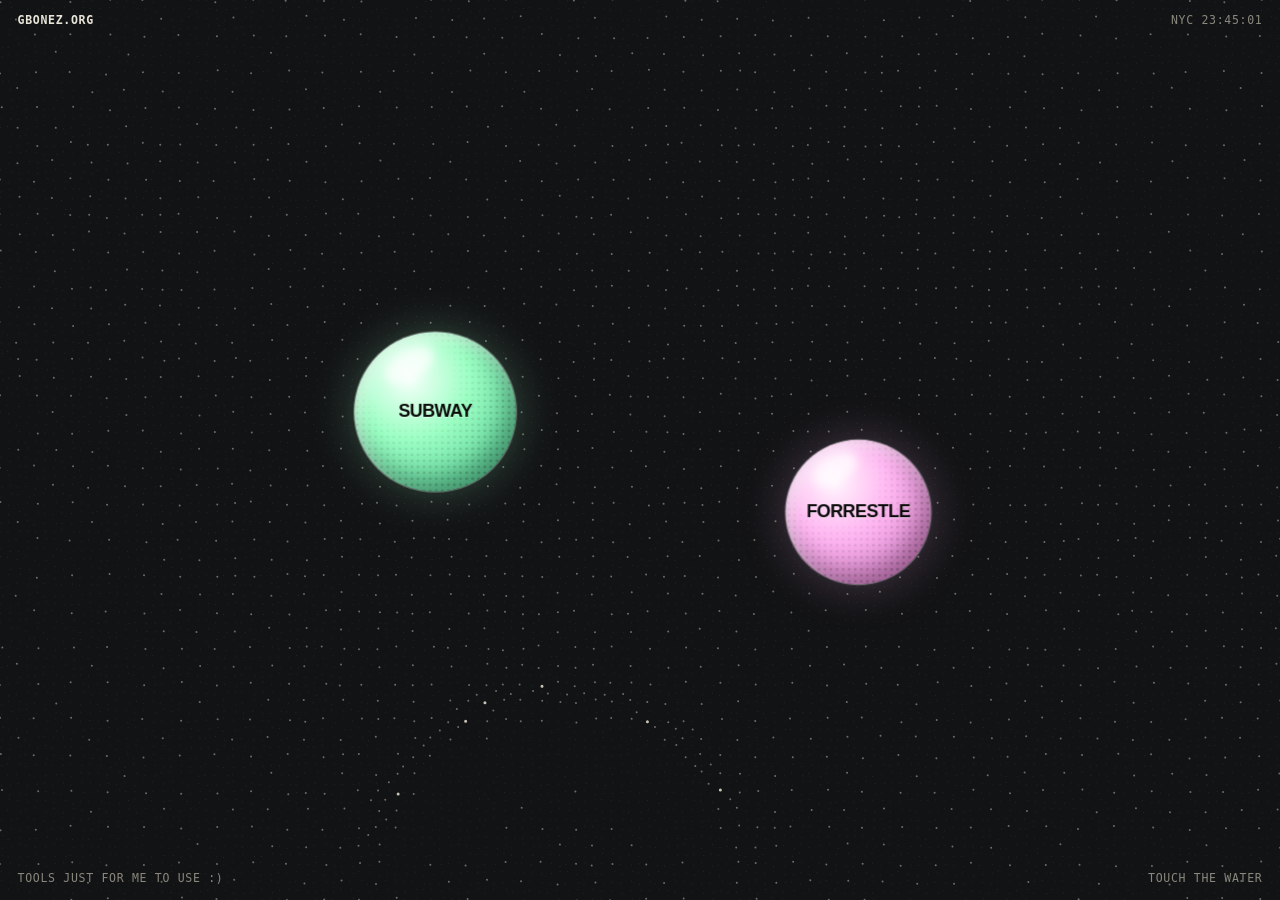
==== commit 39fcd8f7: "make pond less aggresive" ====
--- a/index.html
+++ b/index.html
@@ -16,16 +16,6 @@
 
   <canvas id="pond" aria-hidden="true"></canvas>
 
-  <!-- Shared dither texture for the lilypads. -->
-  <svg width="0" height="0" style="position:absolute" aria-hidden="true" focusable="false">
-    <defs>
-      <pattern id="pad-dots" width="7" height="7" patternUnits="userSpaceOnUse" patternTransform="rotate(45)">
-        <circle cx="1.75" cy="1.75" r="1.05" fill="#0b0b0b" fill-opacity=".38" />
-        <circle cx="5.25" cy="5.25" r="1.05" fill="#0b0b0b" fill-opacity=".38" />
-      </pattern>
-    </defs>
-  </svg>
-
   <header class="hud">
     <span class="hud-id">gbonez.org</span>
     <span data-clock>NYC --:--:--</span>
@@ -33,30 +23,16 @@
 
   <main class="water">
 
-    <a class="pad pad--subway" href="/subway/" aria-label="Subway — a personal ride tracker">
-      <svg class="pad-leaf" viewBox="0 0 100 100" aria-hidden="true" focusable="false">
-        <path class="fill" d="M50 50 L91.7 30.6 A46 46 0 1 0 95.8 54 Z" />
-        <path d="M50 50 L91.7 30.6 A46 46 0 1 0 95.8 54 Z" fill="url(#pad-dots)" />
-        <path class="vein" d="M50 50 L18 24 M50 50 L10 55 M50 50 L28 88 M50 50 L66 94 M50 50 L82 78" />
-      </svg>
-      <span class="pad-label">
-        <span class="pad-num">01</span>
-        <span class="pad-name">Subway</span>
-      </span>
-      <span class="pad-path">/subway/</span>
+    <a class="bubble bubble--subway" href="/subway/" aria-label="Subway — a personal ride tracker">
+      <span class="bubble-body" aria-hidden="true"></span>
+      <span class="bubble-gloss" aria-hidden="true"></span>
+      <span class="bubble-name">Subway</span>
     </a>
 
-    <a class="pad pad--forrestle" href="/forrestle/" aria-label="Forrestle — a word game">
-      <svg class="pad-leaf" viewBox="0 0 100 100" aria-hidden="true" focusable="false">
-        <path class="fill" d="M50 50 L91.7 30.6 A46 46 0 1 0 95.8 54 Z" />
-        <path d="M50 50 L91.7 30.6 A46 46 0 1 0 95.8 54 Z" fill="url(#pad-dots)" />
-        <path class="vein" d="M50 50 L18 24 M50 50 L10 55 M50 50 L28 88 M50 50 L66 94 M50 50 L82 78" />
-      </svg>
-      <span class="pad-label">
-        <span class="pad-num">02</span>
-        <span class="pad-name">Forrestle</span>
-      </span>
-      <span class="pad-path">/forrestle/</span>
+    <a class="bubble bubble--forrestle" href="/forrestle/" aria-label="Forrestle — a word game">
+      <span class="bubble-body" aria-hidden="true"></span>
+      <span class="bubble-gloss" aria-hidden="true"></span>
+      <span class="bubble-name">Forrestle</span>
     </a>
 
   </main>
--- a/assets/pond.css
+++ b/assets/pond.css
@@ -1,7 +1,7 @@
 /*
   gbonez.org home — the pond.
-  A dark field of stippled dots; the pointer ripples it, and the links float on it.
-  Palette and type follow byotone.com's grain + mint, with the site's mono labels.
+  A dark field of stippled dots; the pointer ripples it, and the links drift on it
+  as glossy, halftone-shaded bubbles. Palette follows byotone.com's grain + mint.
 */
 
 :root {
@@ -12,6 +12,25 @@
   --pink: #ffb8f2;
   --sans: "Helvetica Neue", Helvetica, Arial, sans-serif;
   --mono: ui-monospace, "SF Mono", "JetBrains Mono", Menlo, Consolas, monospace;
+}
+
+/* Registered so the bubble colours can ease between rest and hover. */
+@property --c1 {
+  syntax: "<color>";
+  inherits: true;
+  initial-value: #f4fff9;
+}
+
+@property --c2 {
+  syntax: "<color>";
+  inherits: true;
+  initial-value: #9dffc4;
+}
+
+@property --c3 {
+  syntax: "<color>";
+  inherits: true;
+  initial-value: #3fbf86;
 }
 
 * {
@@ -80,7 +99,7 @@
   white-space: nowrap;
 }
 
-/* ───────── lilypads ───────── */
+/* ───────── bubbles ───────── */
 
 .water {
   position: fixed;
@@ -89,10 +108,13 @@
   pointer-events: none;
 }
 
-.pad {
+/* Start positions only: the script takes over and lets them roam. */
+.bubble {
   --s: 10rem;
-  --notch: 18deg;
-  --rot: 0deg;
+  --c1: #f4fff9;
+  --c2: #9dffc4;
+  --c3: #3fbf86;
+  --glow: rgba(157, 255, 196, 0.26);
 
   position: absolute;
   left: var(--x);
@@ -107,118 +129,143 @@
   text-decoration: none;
   pointer-events: auto;
   will-change: transform;
-}
-
-.pad--subway {
-  --x: 34%;
-  --y: 46%;
-  --notch: 78deg;
-}
-
-.pad--forrestle {
-  --x: 67%;
-  --y: 59%;
-  --s: 8.25rem;
-  --notch: 118deg;
-}
-
-.pad-leaf {
-  position: absolute;
-  inset: 0;
-  width: 100%;
-  height: 100%;
-  overflow: visible;
-  transform: rotate(calc(var(--notch) + var(--rot)));
-}
-
-.pad-leaf .fill {
-  fill: var(--mint);
-  transition: fill 0.15s ease;
-}
-
-.pad-leaf .vein {
-  fill: none;
-  stroke: #0b0b0b;
-  stroke-opacity: 0.28;
-  stroke-width: 0.8;
-  stroke-linecap: round;
-}
-
-.pad:hover .fill,
-.pad:focus-visible .fill {
-  fill: var(--bone);
-}
-
-.pad:focus-visible {
-  outline: 2px dashed var(--mint);
-  outline-offset: 8px;
-}
-
-.pad-label {
+  transition: --c1 0.25s ease, --c2 0.25s ease, --c3 0.25s ease;
+}
+
+.bubble--subway {
+  --x: 33%;
+  --y: 45%;
+}
+
+.bubble--forrestle {
+  --x: 68%;
+  --y: 58%;
+  --s: 9rem;
+  --c1: #fff4fd;
+  --c2: #ffb8f2;
+  --c3: #cf6fbf;
+  --glow: rgba(255, 184, 242, 0.24);
+}
+
+.bubble:hover,
+.bubble:focus-visible {
+  --c1: #ffffff;
+  --c2: #e8e4d8;
+  --c3: #a8a496;
+  --glow: rgba(232, 228, 216, 0.3);
+}
+
+.bubble-body {
+  position: absolute;
+  inset: 0;
+  border-radius: 50%;
+  background: radial-gradient(circle at 34% 30%, var(--c1) 0, var(--c2) 38%, var(--c3) 100%);
+  box-shadow:
+    inset -8px -12px 24px rgba(0, 0, 0, 0.3),
+    inset 6px 8px 14px rgba(255, 255, 255, 0.5),
+    0 0 0 1px rgba(255, 255, 255, 0.32),
+    0 0 48px var(--glow);
+  transition: scale 0.25s ease;
+  animation: wobble 11s ease-in-out infinite;
+}
+
+/* Halftone shading that thickens away from the light, echoing the pond's dither. */
+.bubble-body::before {
+  content: "";
+  position: absolute;
+  inset: 0;
+  border-radius: inherit;
+  background-image: radial-gradient(circle, rgba(11, 11, 11, 0.6) 0 1.1px, transparent 1.7px);
+  background-size: 6px 6px;
+  opacity: 0.55;
+  -webkit-mask-image: radial-gradient(circle at 34% 30%, transparent 26%, #000 100%);
+  mask-image: radial-gradient(circle at 34% 30%, transparent 26%, #000 100%);
+}
+
+.bubble:hover .bubble-body,
+.bubble:focus-visible .bubble-body {
+  scale: 1.06;
+}
+
+/* The highlight stays put while the body squashes, so the light never changes. */
+.bubble-gloss {
+  position: absolute;
+  left: 17%;
+  top: 11%;
+  width: 34%;
+  height: 19%;
+  border-radius: 50%;
+  background: rgba(255, 255, 255, 0.75);
+  filter: blur(5px);
+  transform: rotate(-30deg);
+  pointer-events: none;
+}
+
+.bubble-name {
   position: relative;
-  display: flex;
-  flex-direction: column;
-  align-items: center;
-  gap: 0.4rem;
-  text-align: center;
-  /* sits above the notch, which opens toward the bottom of the leaf */
-  transform: translateY(-17%);
-}
-
-.pad-num {
-  font: 500 0.68rem/1 var(--mono);
-  letter-spacing: 0.08em;
-}
-
-.pad-name {
   font-weight: 700;
-  font-size: 1.15rem;
+  font-size: 1.12rem;
   line-height: 1;
   letter-spacing: -0.03em;
   text-transform: uppercase;
-}
-
-.pad-path {
-  position: absolute;
-  top: calc(100% + 0.5rem);
-  left: 50%;
-  transform: translateX(-50%);
-  font: 500 0.68rem/1 var(--mono);
-  letter-spacing: 0.06em;
-  color: var(--dim);
-  white-space: nowrap;
-  transition: color 0.15s ease;
-}
-
-.pad:hover .pad-path,
-.pad:focus-visible .pad-path {
-  color: var(--bone);
-}
-
-/* Tall, narrow screens: stack the pads so they never overlap. */
+  text-shadow: 0 1px 0 rgba(255, 255, 255, 0.4);
+}
+
+.bubble:focus-visible {
+  outline: 2px dashed var(--mint);
+  outline-offset: 10px;
+}
+
+@keyframes wobble {
+
+  0%,
+  100% {
+    border-radius: 50% 50% 50% 50% / 50% 50% 50% 50%;
+  }
+
+  25% {
+    border-radius: 53% 47% 51% 49% / 49% 52% 48% 51%;
+  }
+
+  50% {
+    border-radius: 48% 52% 47% 53% / 52% 48% 53% 47%;
+  }
+
+  75% {
+    border-radius: 51% 49% 53% 47% / 47% 51% 49% 53%;
+  }
+}
+
+@media (prefers-reduced-motion: reduce) {
+  .bubble-body {
+    animation: none;
+  }
+}
+
+/* Tall, narrow screens: start the bubbles apart so they never overlap. */
 @media (max-aspect-ratio: 4/5) {
-  .pad--subway {
+  .bubble--subway {
     --x: 42%;
     --y: 36%;
   }
 
-  .pad--forrestle {
-    --x: 62%;
+  .bubble--forrestle {
+    --x: 60%;
     --y: 64%;
   }
 }
 
 @media (max-width: 480px) {
-  .pad {
-    --s: 8.5rem;
-  }
-
-  .pad--forrestle {
-    --s: 7.5rem;
-  }
-
-  .pad-name {
-    font-size: 0.98rem;
+  .bubble {
+    --s: 8.75rem;
+  }
+
+  .bubble--forrestle {
+    --s: 8rem;
+  }
+
+  .bubble-name {
+    font-size: 1rem;
   }
 
   .hud-hint {
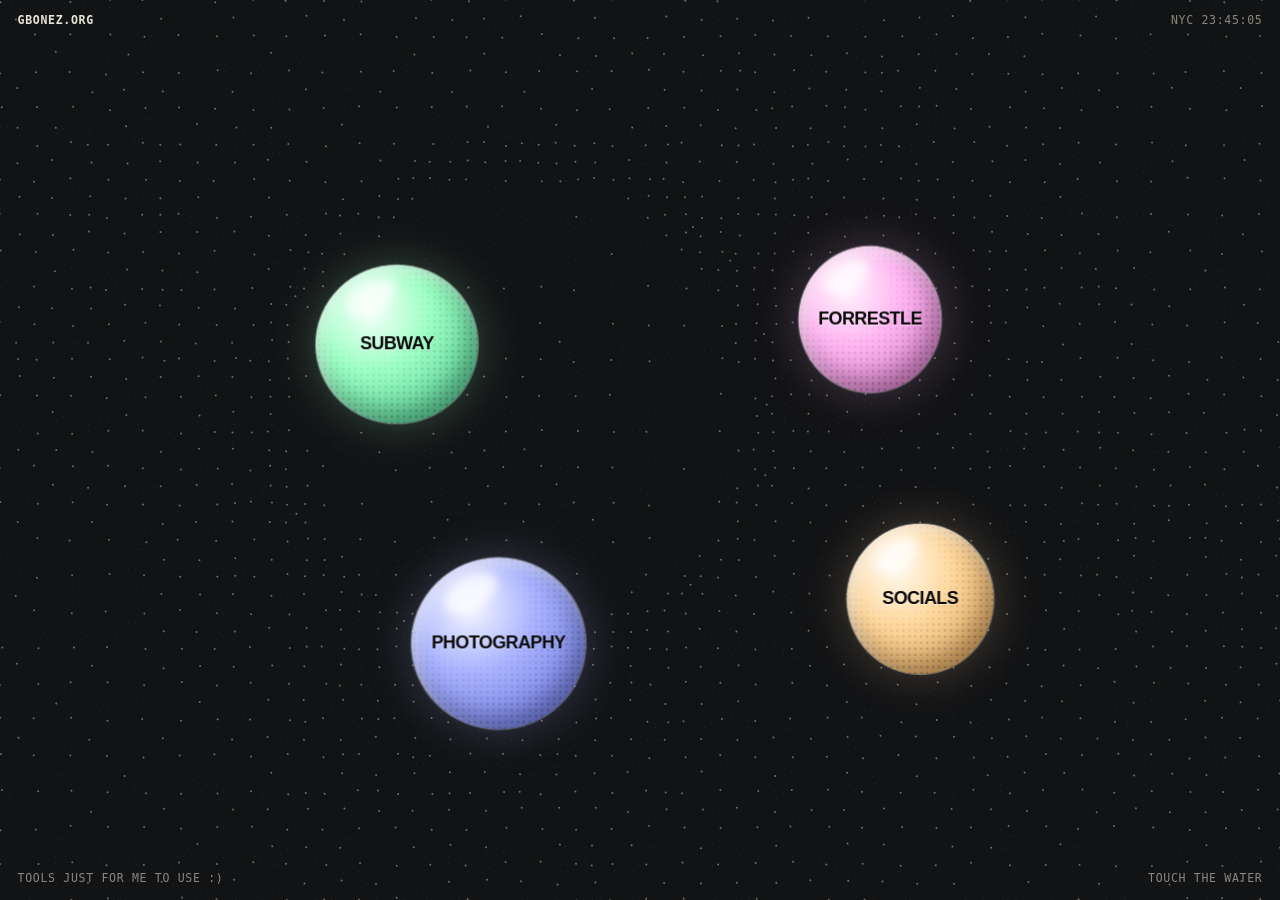
==== commit 17152721: "add more style" ====
--- a/index.html
+++ b/index.html
@@ -35,6 +35,19 @@
       <span class="bubble-name">Forrestle</span>
     </a>
 
+    <a class="bubble bubble--photo" href="https://www.instagram.com/ice.filmer/" target="_blank"
+      rel="noopener noreferrer" aria-label="Photography — opens Instagram in a new tab">
+      <span class="bubble-body" aria-hidden="true"></span>
+      <span class="bubble-gloss" aria-hidden="true"></span>
+      <span class="bubble-name">Photography</span>
+    </a>
+
+    <a class="bubble bubble--socials" href="/socials/" aria-label="Socials — where to find me">
+      <span class="bubble-body" aria-hidden="true"></span>
+      <span class="bubble-gloss" aria-hidden="true"></span>
+      <span class="bubble-name">Socials</span>
+    </a>
+
   </main>
 
   <footer class="hud hud--bottom">
--- a/assets/pond.css
+++ b/assets/pond.css
@@ -94,6 +94,17 @@
   font-weight: 700;
 }
 
+/* A readout can be a link (back to the pond). */
+.hud a {
+  color: inherit;
+  text-decoration: none;
+  pointer-events: auto;
+}
+
+.hud a:hover {
+  color: var(--mint);
+}
+
 [data-clock] {
   font-variant-numeric: tabular-nums;
   white-space: nowrap;
@@ -133,18 +144,38 @@
 }
 
 .bubble--subway {
-  --x: 33%;
-  --y: 45%;
+  --x: 30%;
+  --y: 38%;
 }
 
 .bubble--forrestle {
   --x: 68%;
-  --y: 58%;
+  --y: 34%;
   --s: 9rem;
   --c1: #fff4fd;
   --c2: #ffb8f2;
   --c3: #cf6fbf;
   --glow: rgba(255, 184, 242, 0.24);
+}
+
+.bubble--photo {
+  --x: 38%;
+  --y: 72%;
+  --s: 10.75rem;
+  --c1: #f3f5ff;
+  --c2: #aab4ff;
+  --c3: #5f6bdc;
+  --glow: rgba(170, 180, 255, 0.26);
+}
+
+.bubble--socials {
+  --x: 72%;
+  --y: 68%;
+  --s: 9.25rem;
+  --c1: #fffaf0;
+  --c2: #ffd9a0;
+  --c3: #d9984a;
+  --glow: rgba(255, 217, 160, 0.24);
 }
 
 .bubble:hover,
@@ -245,27 +276,45 @@
 /* Tall, narrow screens: start the bubbles apart so they never overlap. */
 @media (max-aspect-ratio: 4/5) {
   .bubble--subway {
-    --x: 42%;
-    --y: 36%;
+    --x: 36%;
+    --y: 20%;
   }
 
   .bubble--forrestle {
-    --x: 60%;
-    --y: 64%;
+    --x: 66%;
+    --y: 38%;
+  }
+
+  .bubble--photo {
+    --x: 34%;
+    --y: 60%;
+  }
+
+  .bubble--socials {
+    --x: 66%;
+    --y: 80%;
   }
 }
 
 @media (max-width: 480px) {
   .bubble {
+    --s: 7.75rem;
+  }
+
+  .bubble--forrestle {
+    --s: 7.25rem;
+  }
+
+  .bubble--photo {
     --s: 8.75rem;
   }
 
-  .bubble--forrestle {
-    --s: 8rem;
+  .bubble--socials {
+    --s: 7.5rem;
   }
 
   .bubble-name {
-    font-size: 1rem;
+    font-size: 0.9rem;
   }
 
   .hud-hint {
